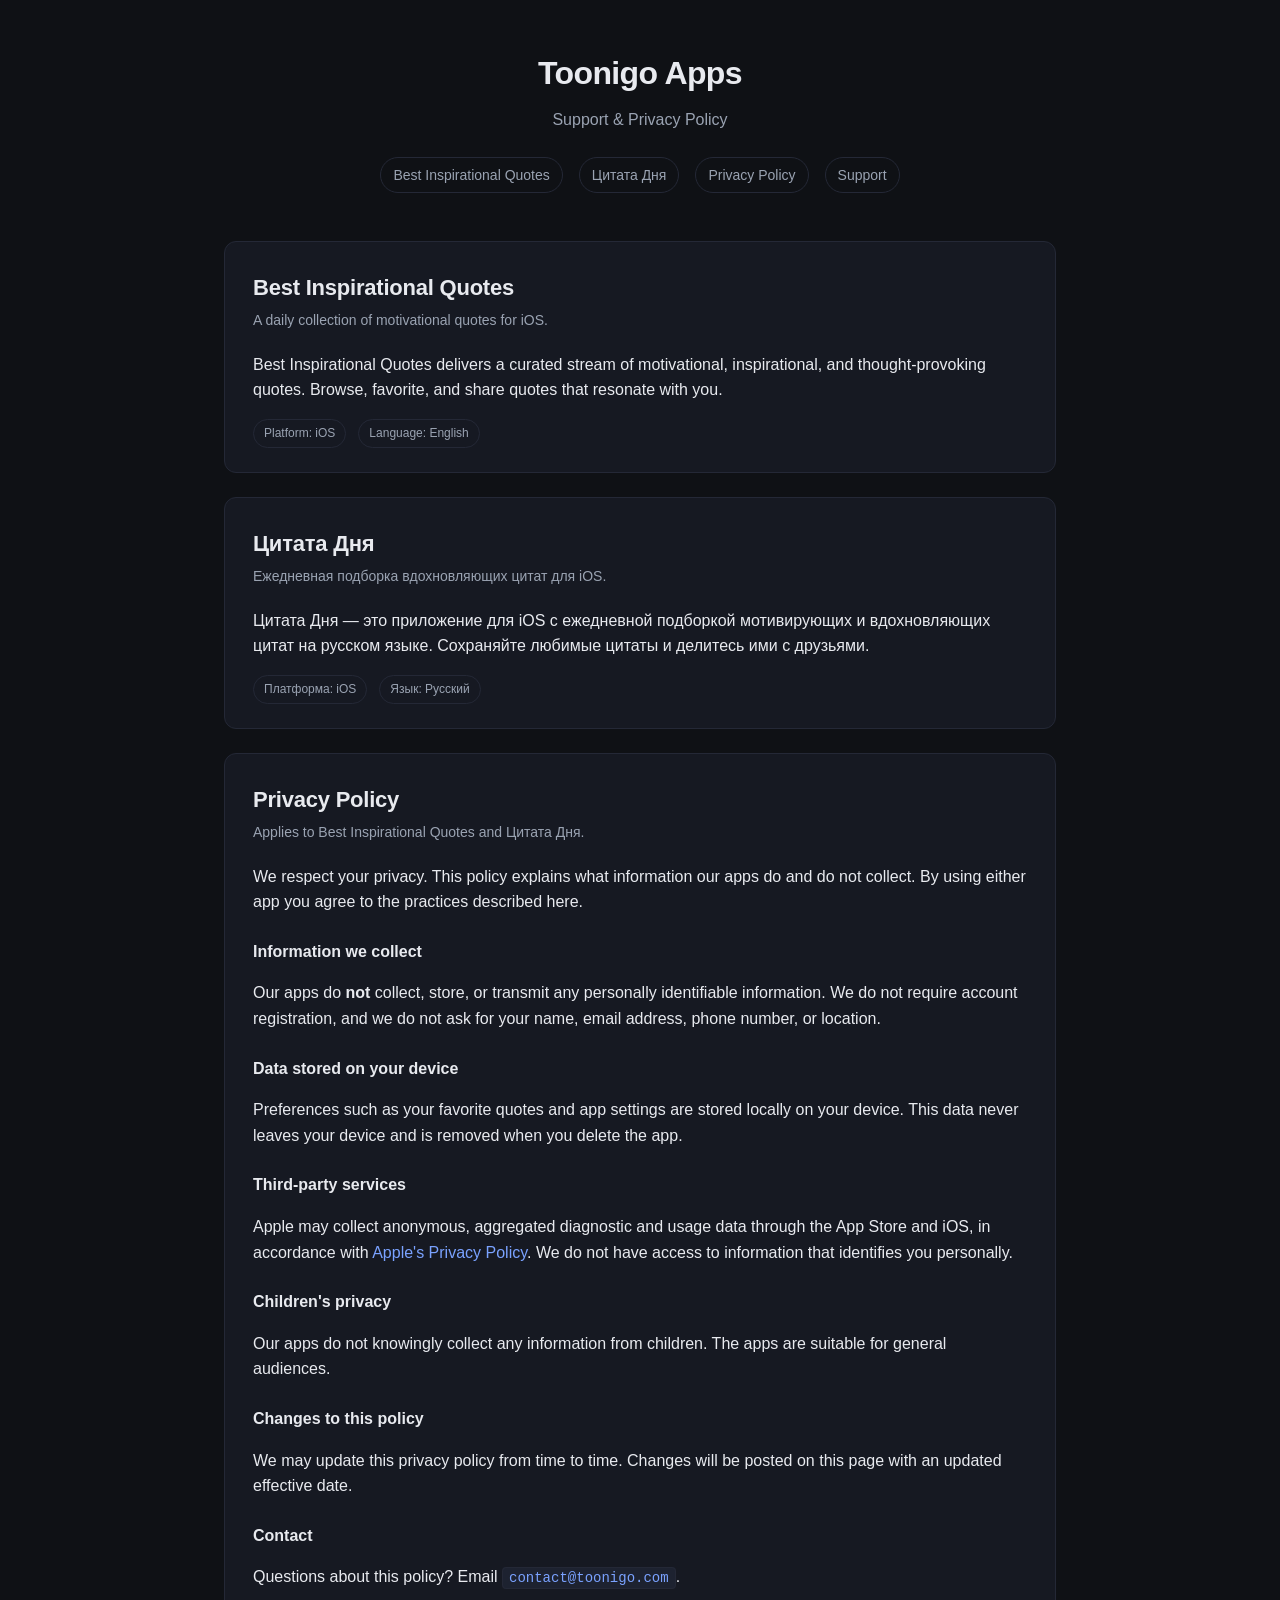
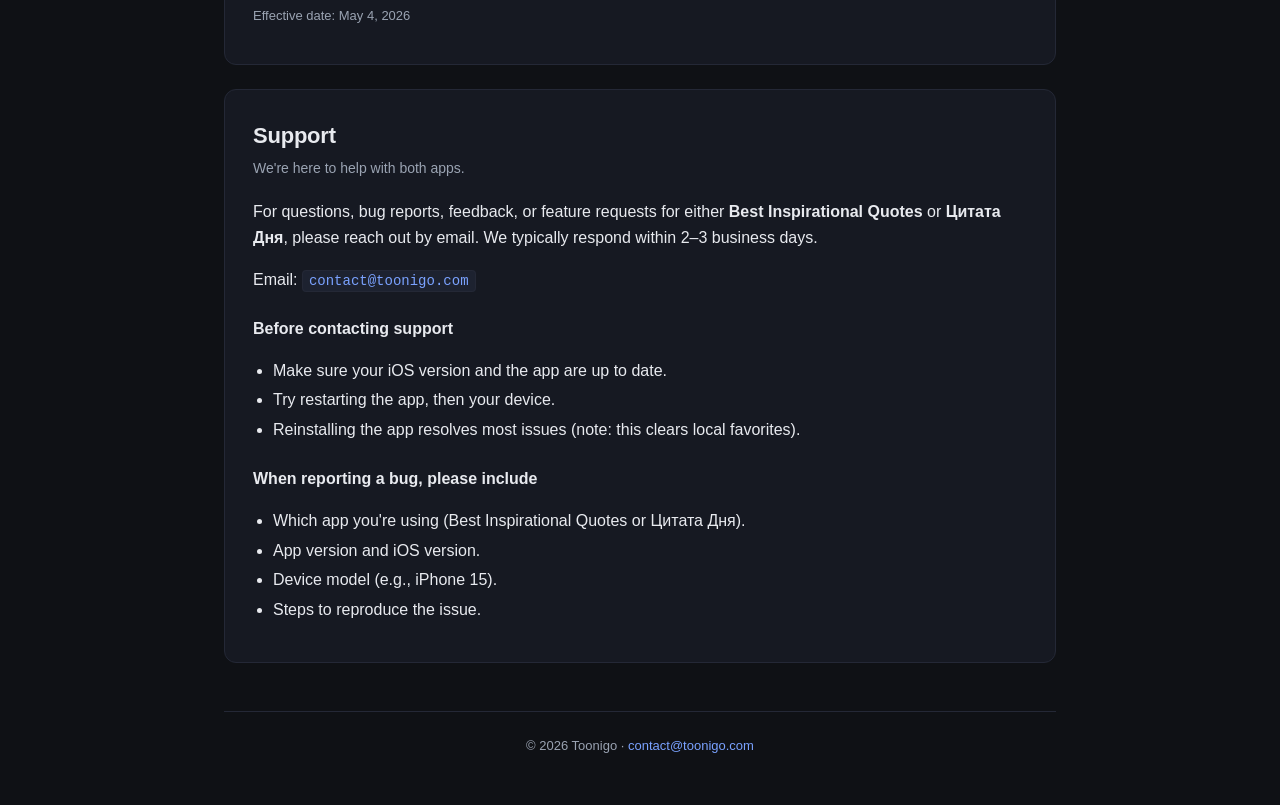
==== index.html @ 90a9d9dd "Initial commit: privacy and support site for Toonigo iOS apps Single-page static site (Best Inspirat" ====
<!DOCTYPE html>
<html lang="en">
<head>
  <meta charset="UTF-8" />
  <meta name="viewport" content="width=device-width, initial-scale=1.0" />
  <meta name="description" content="Privacy policy and support for Best Inspirational Quotes and Цитата Дня iOS apps." />
  <title>Toonigo — Support &amp; Privacy</title>
  <style>
    :root {
      --bg: #0f1115;
      --panel: #161922;
      --border: #242836;
      --text: #e8eaef;
      --muted: #9aa3b2;
      --accent: #7aa2ff;
      --accent-hover: #a4bdff;
      --max: 880px;
    }
    * { box-sizing: border-box; }
    html, body { margin: 0; padding: 0; }
    body {
      font-family: -apple-system, BlinkMacSystemFont, "Segoe UI", Roboto, Helvetica, Arial, sans-serif;
      background: var(--bg);
      color: var(--text);
      line-height: 1.6;
      -webkit-font-smoothing: antialiased;
    }
    a { color: var(--accent); text-decoration: none; }
    a:hover { color: var(--accent-hover); text-decoration: underline; }
    .wrap { max-width: var(--max); margin: 0 auto; padding: 48px 24px; }
    header { text-align: center; margin-bottom: 48px; }
    header h1 { margin: 0 0 8px; font-size: 32px; letter-spacing: -0.02em; }
    header p { margin: 0; color: var(--muted); }
    nav.toc {
      display: flex; flex-wrap: wrap; gap: 8px 16px; justify-content: center;
      margin: 24px 0 0; font-size: 14px;
    }
    nav.toc a {
      padding: 6px 12px; border: 1px solid var(--border); border-radius: 999px;
      color: var(--muted);
    }
    nav.toc a:hover { color: var(--text); border-color: var(--accent); text-decoration: none; }
    section.card {
      background: var(--panel);
      border: 1px solid var(--border);
      border-radius: 12px;
      padding: 28px 28px 24px;
      margin: 0 0 24px;
    }
    section.card h2 {
      margin: 0 0 4px; font-size: 22px; letter-spacing: -0.01em;
    }
    section.card .subtitle { color: var(--muted); margin: 0 0 20px; font-size: 14px; }
    h3 { margin: 24px 0 8px; font-size: 16px; }
    p, li { color: var(--text); }
    ul { padding-left: 20px; }
    ul li { margin-bottom: 4px; }
    .meta { color: var(--muted); font-size: 13px; margin-top: 8px; }
    .row { display: flex; flex-wrap: wrap; gap: 12px; margin-top: 16px; }
    .pill {
      display: inline-block; padding: 4px 10px; font-size: 12px;
      border: 1px solid var(--border); border-radius: 999px; color: var(--muted);
    }
    footer {
      text-align: center; color: var(--muted); font-size: 13px;
      margin-top: 48px; padding-top: 24px; border-top: 1px solid var(--border);
    }
    code.email {
      background: #1d2230; border: 1px solid var(--border);
      padding: 2px 6px; border-radius: 4px; font-size: 14px;
    }
    @media (max-width: 540px) {
      .wrap { padding: 32px 16px; }
      header h1 { font-size: 26px; }
      section.card { padding: 22px 18px; }
    }
  </style>
</head>
<body>
  <div class="wrap">
    <header>
      <h1>Toonigo Apps</h1>
      <p>Support &amp; Privacy Policy</p>
      <nav class="toc">
        <a href="#best-inspirational-quotes">Best Inspirational Quotes</a>
        <a href="#citata-dnya">Цитата Дня</a>
        <a href="#privacy">Privacy Policy</a>
        <a href="#support">Support</a>
      </nav>
    </header>

    <section class="card" id="best-inspirational-quotes">
      <h2>Best Inspirational Quotes</h2>
      <p class="subtitle">A daily collection of motivational quotes for iOS.</p>
      <p>
        Best Inspirational Quotes delivers a curated stream of motivational, inspirational,
        and thought-provoking quotes. Browse, favorite, and share quotes that resonate with you.
      </p>
      <div class="row">
        <span class="pill">Platform: iOS</span>
        <span class="pill">Language: English</span>
      </div>
    </section>

    <section class="card" id="citata-dnya">
      <h2>Цитата Дня</h2>
      <p class="subtitle">Ежедневная подборка вдохновляющих цитат для iOS.</p>
      <p>
        Цитата Дня — это приложение для iOS с ежедневной подборкой мотивирующих и
        вдохновляющих цитат на русском языке. Сохраняйте любимые цитаты и делитесь ими с друзьями.
      </p>
      <div class="row">
        <span class="pill">Платформа: iOS</span>
        <span class="pill">Язык: Русский</span>
      </div>
    </section>

    <section class="card" id="privacy">
      <h2>Privacy Policy</h2>
      <p class="subtitle">Applies to Best Inspirational Quotes and Цитата Дня.</p>

      <p>
        We respect your privacy. This policy explains what information our apps do and do not
        collect. By using either app you agree to the practices described here.
      </p>

      <h3>Information we collect</h3>
      <p>
        Our apps do <strong>not</strong> collect, store, or transmit any personally identifiable
        information. We do not require account registration, and we do not ask for your name,
        email address, phone number, or location.
      </p>

      <h3>Data stored on your device</h3>
      <p>
        Preferences such as your favorite quotes and app settings are stored locally on your
        device. This data never leaves your device and is removed when you delete the app.
      </p>

      <h3>Third-party services</h3>
      <p>
        Apple may collect anonymous, aggregated diagnostic and usage data through the App Store
        and iOS, in accordance with
        <a href="https://www.apple.com/legal/privacy/" target="_blank" rel="noopener">Apple's
        Privacy Policy</a>. We do not have access to information that identifies you personally.
      </p>

      <h3>Children's privacy</h3>
      <p>
        Our apps do not knowingly collect any information from children. The apps are suitable
        for general audiences.
      </p>

      <h3>Changes to this policy</h3>
      <p>
        We may update this privacy policy from time to time. Changes will be posted on this page
        with an updated effective date.
      </p>

      <h3>Contact</h3>
      <p>
        Questions about this policy? Email
        <a href="mailto:contact@toonigo.com"><code class="email">contact@toonigo.com</code></a>.
      </p>

      <p class="meta">Effective date: May 4, 2026</p>
    </section>

    <section class="card" id="support">
      <h2>Support</h2>
      <p class="subtitle">We're here to help with both apps.</p>
      <p>
        For questions, bug reports, feedback, or feature requests for either
        <strong>Best Inspirational Quotes</strong> or <strong>Цитата Дня</strong>, please reach
        out by email. We typically respond within 2&ndash;3 business days.
      </p>
      <p>
        Email: <a href="mailto:contact@toonigo.com"><code class="email">contact@toonigo.com</code></a>
      </p>

      <h3>Before contacting support</h3>
      <ul>
        <li>Make sure your iOS version and the app are up to date.</li>
        <li>Try restarting the app, then your device.</li>
        <li>Reinstalling the app resolves most issues (note: this clears local favorites).</li>
      </ul>

      <h3>When reporting a bug, please include</h3>
      <ul>
        <li>Which app you're using (Best Inspirational Quotes or Цитата Дня).</li>
        <li>App version and iOS version.</li>
        <li>Device model (e.g., iPhone 15).</li>
        <li>Steps to reproduce the issue.</li>
      </ul>
    </section>

    <footer>
      &copy; 2026 Toonigo &middot;
      <a href="mailto:contact@toonigo.com">contact@toonigo.com</a>
    </footer>
  </div>
</body>
</html>
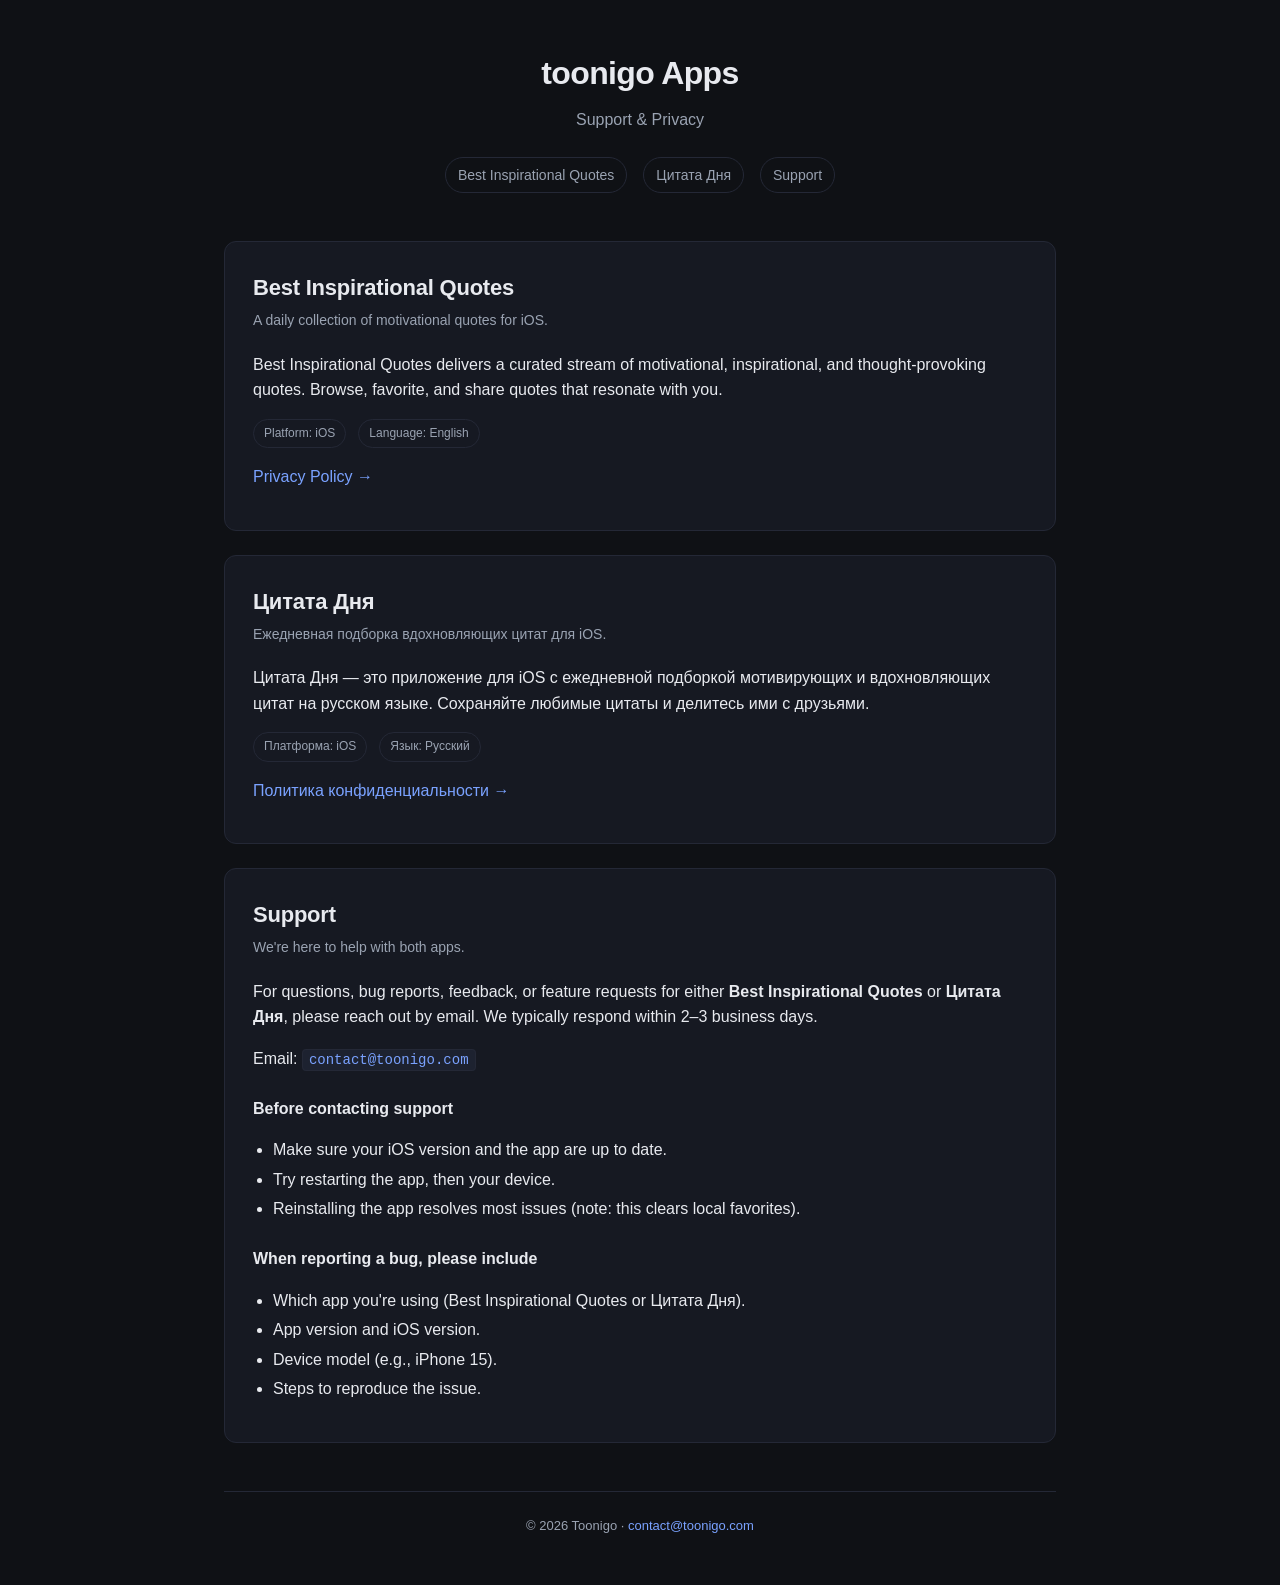
==== commit 305e0c10: "changes" ====
--- a/index.html
+++ b/index.html
@@ -1,90 +1,23 @@
 <!DOCTYPE html>
 <html lang="en">
+
 <head>
   <meta charset="UTF-8" />
   <meta name="viewport" content="width=device-width, initial-scale=1.0" />
-  <meta name="description" content="Privacy policy and support for Best Inspirational Quotes and Цитата Дня iOS apps." />
-  <title>Toonigo — Support &amp; Privacy</title>
-  <style>
-    :root {
-      --bg: #0f1115;
-      --panel: #161922;
-      --border: #242836;
-      --text: #e8eaef;
-      --muted: #9aa3b2;
-      --accent: #7aa2ff;
-      --accent-hover: #a4bdff;
-      --max: 880px;
-    }
-    * { box-sizing: border-box; }
-    html, body { margin: 0; padding: 0; }
-    body {
-      font-family: -apple-system, BlinkMacSystemFont, "Segoe UI", Roboto, Helvetica, Arial, sans-serif;
-      background: var(--bg);
-      color: var(--text);
-      line-height: 1.6;
-      -webkit-font-smoothing: antialiased;
-    }
-    a { color: var(--accent); text-decoration: none; }
-    a:hover { color: var(--accent-hover); text-decoration: underline; }
-    .wrap { max-width: var(--max); margin: 0 auto; padding: 48px 24px; }
-    header { text-align: center; margin-bottom: 48px; }
-    header h1 { margin: 0 0 8px; font-size: 32px; letter-spacing: -0.02em; }
-    header p { margin: 0; color: var(--muted); }
-    nav.toc {
-      display: flex; flex-wrap: wrap; gap: 8px 16px; justify-content: center;
-      margin: 24px 0 0; font-size: 14px;
-    }
-    nav.toc a {
-      padding: 6px 12px; border: 1px solid var(--border); border-radius: 999px;
-      color: var(--muted);
-    }
-    nav.toc a:hover { color: var(--text); border-color: var(--accent); text-decoration: none; }
-    section.card {
-      background: var(--panel);
-      border: 1px solid var(--border);
-      border-radius: 12px;
-      padding: 28px 28px 24px;
-      margin: 0 0 24px;
-    }
-    section.card h2 {
-      margin: 0 0 4px; font-size: 22px; letter-spacing: -0.01em;
-    }
-    section.card .subtitle { color: var(--muted); margin: 0 0 20px; font-size: 14px; }
-    h3 { margin: 24px 0 8px; font-size: 16px; }
-    p, li { color: var(--text); }
-    ul { padding-left: 20px; }
-    ul li { margin-bottom: 4px; }
-    .meta { color: var(--muted); font-size: 13px; margin-top: 8px; }
-    .row { display: flex; flex-wrap: wrap; gap: 12px; margin-top: 16px; }
-    .pill {
-      display: inline-block; padding: 4px 10px; font-size: 12px;
-      border: 1px solid var(--border); border-radius: 999px; color: var(--muted);
-    }
-    footer {
-      text-align: center; color: var(--muted); font-size: 13px;
-      margin-top: 48px; padding-top: 24px; border-top: 1px solid var(--border);
-    }
-    code.email {
-      background: #1d2230; border: 1px solid var(--border);
-      padding: 2px 6px; border-radius: 4px; font-size: 14px;
-    }
-    @media (max-width: 540px) {
-      .wrap { padding: 32px 16px; }
-      header h1 { font-size: 26px; }
-      section.card { padding: 22px 18px; }
-    }
-  </style>
+  <meta name="description"
+    content="Support and privacy policies for Best Inspirational Quotes and Цитата Дня iOS apps." />
+  <title>toonigo — Support &amp; Privacy</title>
+  <link rel="stylesheet" href="/styles.css" />
 </head>
+
 <body>
   <div class="wrap">
     <header>
-      <h1>Toonigo Apps</h1>
-      <p>Support &amp; Privacy Policy</p>
+      <h1>toonigo Apps</h1>
+      <p>Support &amp; Privacy</p>
       <nav class="toc">
         <a href="#best-inspirational-quotes">Best Inspirational Quotes</a>
         <a href="#citata-dnya">Цитата Дня</a>
-        <a href="#privacy">Privacy Policy</a>
         <a href="#support">Support</a>
       </nav>
     </header>
@@ -100,6 +33,9 @@
         <span class="pill">Platform: iOS</span>
         <span class="pill">Language: English</span>
       </div>
+      <p style="margin-top:16px;">
+        <a href="/privacy-en">Privacy Policy &rarr;</a>
+      </p>
     </section>
 
     <section class="card" id="citata-dnya">
@@ -113,57 +49,9 @@
         <span class="pill">Платформа: iOS</span>
         <span class="pill">Язык: Русский</span>
       </div>
-    </section>
-
-    <section class="card" id="privacy">
-      <h2>Privacy Policy</h2>
-      <p class="subtitle">Applies to Best Inspirational Quotes and Цитата Дня.</p>
-
-      <p>
-        We respect your privacy. This policy explains what information our apps do and do not
-        collect. By using either app you agree to the practices described here.
+      <p style="margin-top:16px;">
+        <a href="/privacy-ru">Политика конфиденциальности &rarr;</a>
       </p>
-
-      <h3>Information we collect</h3>
-      <p>
-        Our apps do <strong>not</strong> collect, store, or transmit any personally identifiable
-        information. We do not require account registration, and we do not ask for your name,
-        email address, phone number, or location.
-      </p>
-
-      <h3>Data stored on your device</h3>
-      <p>
-        Preferences such as your favorite quotes and app settings are stored locally on your
-        device. This data never leaves your device and is removed when you delete the app.
-      </p>
-
-      <h3>Third-party services</h3>
-      <p>
-        Apple may collect anonymous, aggregated diagnostic and usage data through the App Store
-        and iOS, in accordance with
-        <a href="https://www.apple.com/legal/privacy/" target="_blank" rel="noopener">Apple's
-        Privacy Policy</a>. We do not have access to information that identifies you personally.
-      </p>
-
-      <h3>Children's privacy</h3>
-      <p>
-        Our apps do not knowingly collect any information from children. The apps are suitable
-        for general audiences.
-      </p>
-
-      <h3>Changes to this policy</h3>
-      <p>
-        We may update this privacy policy from time to time. Changes will be posted on this page
-        with an updated effective date.
-      </p>
-
-      <h3>Contact</h3>
-      <p>
-        Questions about this policy? Email
-        <a href="mailto:contact@toonigo.com"><code class="email">contact@toonigo.com</code></a>.
-      </p>
-
-      <p class="meta">Effective date: May 4, 2026</p>
     </section>
 
     <section class="card" id="support">
@@ -200,4 +88,5 @@
     </footer>
   </div>
 </body>
-</html>
+
+</html>
--- a/styles.css
+++ b/styles.css
@@ -0,0 +1,71 @@
+:root {
+  --bg: #0f1115;
+  --panel: #161922;
+  --border: #242836;
+  --text: #e8eaef;
+  --muted: #9aa3b2;
+  --accent: #7aa2ff;
+  --accent-hover: #a4bdff;
+  --max: 880px;
+}
+* { box-sizing: border-box; }
+html, body { margin: 0; padding: 0; }
+body {
+  font-family: -apple-system, BlinkMacSystemFont, "Segoe UI", Roboto, Helvetica, Arial, sans-serif;
+  background: var(--bg);
+  color: var(--text);
+  line-height: 1.6;
+  -webkit-font-smoothing: antialiased;
+}
+a { color: var(--accent); text-decoration: none; }
+a:hover { color: var(--accent-hover); text-decoration: underline; }
+.wrap { max-width: var(--max); margin: 0 auto; padding: 48px 24px; }
+header { text-align: center; margin-bottom: 48px; }
+header h1 { margin: 0 0 8px; font-size: 32px; letter-spacing: -0.02em; }
+header p { margin: 0; color: var(--muted); }
+nav.toc {
+  display: flex; flex-wrap: wrap; gap: 8px 16px; justify-content: center;
+  margin: 24px 0 0; font-size: 14px;
+}
+nav.toc a {
+  padding: 6px 12px; border: 1px solid var(--border); border-radius: 999px;
+  color: var(--muted);
+}
+nav.toc a:hover { color: var(--text); border-color: var(--accent); text-decoration: none; }
+section.card {
+  background: var(--panel);
+  border: 1px solid var(--border);
+  border-radius: 12px;
+  padding: 28px 28px 24px;
+  margin: 0 0 24px;
+}
+section.card h2 {
+  margin: 0 0 4px; font-size: 22px; letter-spacing: -0.01em;
+}
+section.card .subtitle { color: var(--muted); margin: 0 0 20px; font-size: 14px; }
+h3 { margin: 24px 0 8px; font-size: 16px; }
+p, li { color: var(--text); }
+ul { padding-left: 20px; }
+ul li { margin-bottom: 4px; }
+.meta { color: var(--muted); font-size: 13px; margin-top: 8px; }
+.row { display: flex; flex-wrap: wrap; gap: 12px; margin-top: 16px; }
+.pill {
+  display: inline-block; padding: 4px 10px; font-size: 12px;
+  border: 1px solid var(--border); border-radius: 999px; color: var(--muted);
+}
+.back {
+  display: inline-block; margin-bottom: 16px; font-size: 14px; color: var(--muted);
+}
+footer {
+  text-align: center; color: var(--muted); font-size: 13px;
+  margin-top: 48px; padding-top: 24px; border-top: 1px solid var(--border);
+}
+code.email {
+  background: #1d2230; border: 1px solid var(--border);
+  padding: 2px 6px; border-radius: 4px; font-size: 14px;
+}
+@media (max-width: 540px) {
+  .wrap { padding: 32px 16px; }
+  header h1 { font-size: 26px; }
+  section.card { padding: 22px 18px; }
+}
